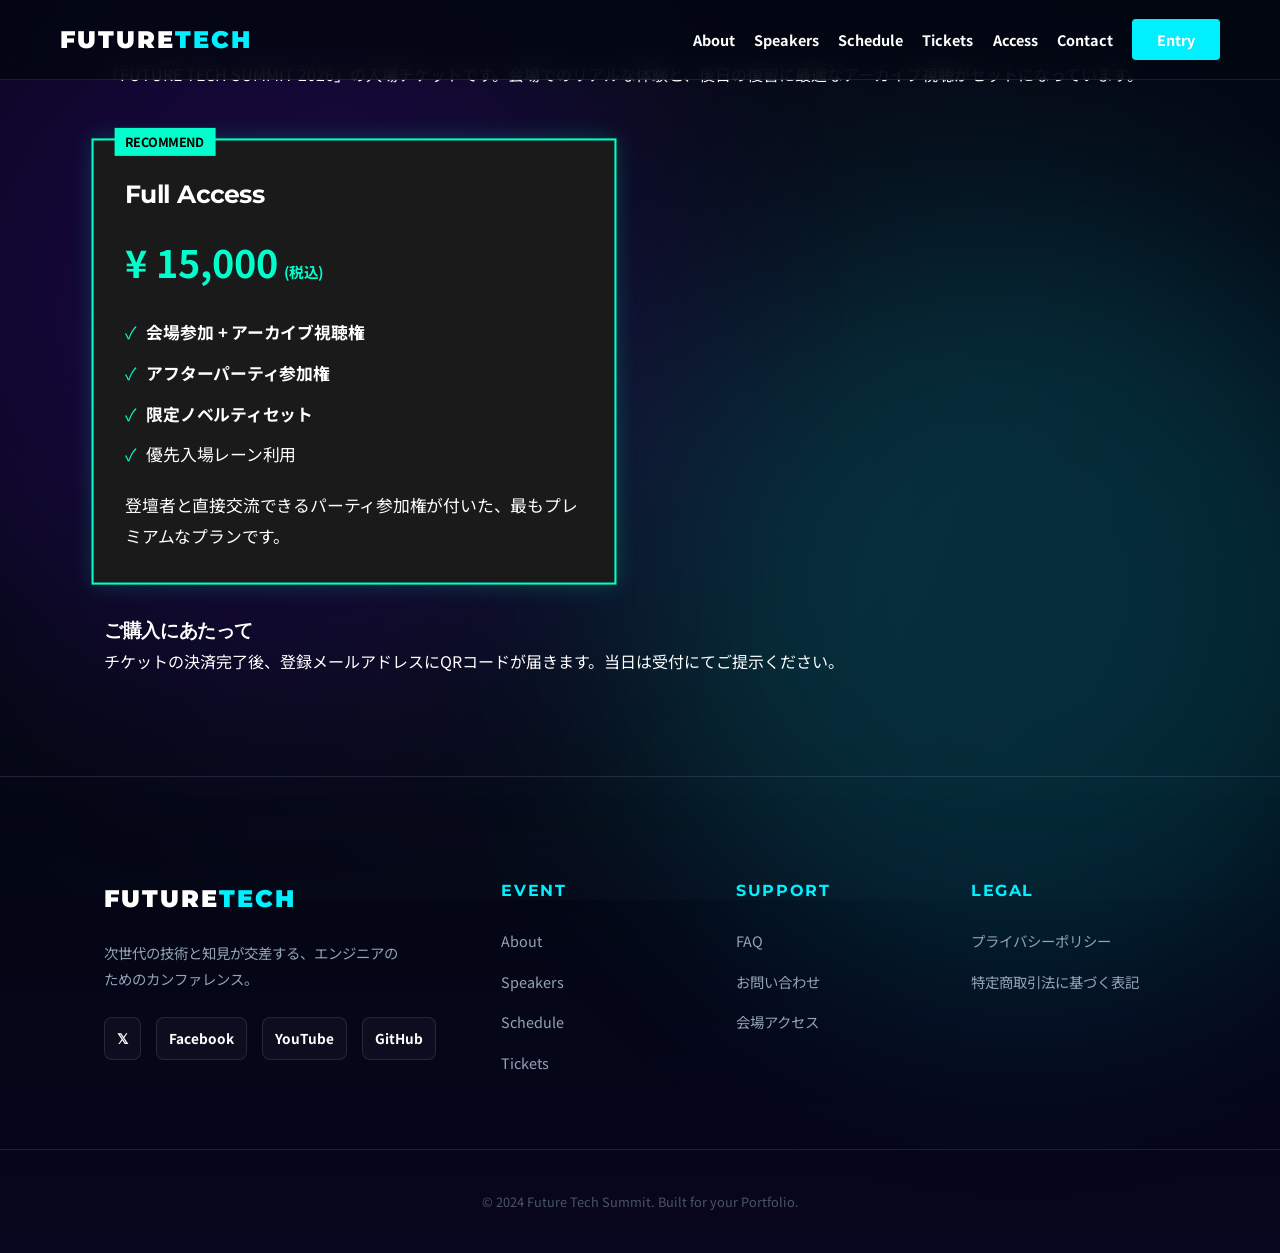
==== ticket.html @ 355184a3 "Add files via upload" ====
<!DOCTYPE html>
<html lang="ja">
<head>
    <meta charset="UTF-8">
    <meta name="viewport" content="width=device-width, initial-scale=1.0">
    <title>Future Tech Summit 2024 | Full Spec</title>
    
    <link rel="preconnect" href="https://fonts.googleapis.com">
    <link rel="preconnect" href="https://fonts.gstatic.com" crossorigin>
    <link href="https://fonts.googleapis.com/css2?family=Montserrat:wght@700;900&family=Noto+Sans+JP:wght@300;400;700&display=swap" rel="stylesheet">
    
    <link rel="stylesheet" href="style.css">
</head>
<body>

    <div class="bg-visuals">
        <div class="bg-glow bg-glow--1"></div>
        <div class="bg-glow bg-glow--2"></div>
    </div>

    <nav class="navbar">
        <div class="container navbar__inner">
            <div class="logo">FUTURE<span>TECH</span></div>
            
            <input type="checkbox" id="nav-check">
            <label for="nav-check" class="hamburger">
                <span></span><span></span><span></span>
            </label>
            
<ul class="nav-links">
    <li><a href="#about">About</a></li>
    <li><a href="#speakers">Speakers</a></li>
    <li><a href="#schedule">Schedule</a></li>
    <li><a href="#tickets">Tickets</a></li>
    <li><span class="nav-link nav-open-access">Access</span></li>
    <li><span class="nav-link nav-open-contact">Contact</span></li>
    <li class="nav-btn-wrapper"><a href="#tickets" class="nav-btn">Entry</a></li>
</ul>
        </div>
    </nav>

<main class="container">
    <div class="ticket-page">
    <section class="ticket-intro">
        <p>「FUTURE TECH SUMMIT 2026」の入場チケットです。会場でのリアルな体験と、後日の復習に最適なアーカイブ視聴がセットになっています。</p>
    </section>

    <div class="ticket-grid">
        <div class="ticket-card featured">
            <span class="badge">RECOMMEND</span>
            <h2 class="plan-name">Full Access</h2>
            <div class="price">¥ 15,000<span>(税込)</span></div>
            <ul class="features">
                <li><strong>会場参加 + アーカイブ視聴権</strong></li>
                <li><strong>アフターパーティ参加権</strong></li>
                <li><strong>限定ノベルティセット</strong></li>
                <li>優先入場レーン利用</li>
            </ul>
            <p class="plan-desc">登壇者と直接交流できるパーティ参加権が付いた、最もプレミアムなプランです。</p>
        </div>

    </div>

    <section class="purchase-info">
        <h3>ご購入にあたって</h3>
        <p>チケットの決済完了後、登録メールアドレスにQRコードが届きます。当日は受付にてご提示ください。</p>
    </section>
</div>
</main>

<footer class="footer">
        <div class="container footer__inner">
            <div class="footer__brand">
                <div class="logo">FUTURE<span>TECH</span></div>
                <p>次世代の技術と知見が交差する、エンジニアのためのカンファレンス。</p>
                <div class="footer__social">
                    <a href="#" aria-label="X (Twitter)">𝕏</a>
                    <a href="#" aria-label="Facebook">Facebook</a>
                    <a href="#" aria-label="YouTube">YouTube</a>
                    <a href="#" aria-label="GitHub">GitHub</a>
                </div>
            </div>

            <div class="footer__nav">
                <div class="footer__nav-group">
                    <h4>Event</h4>
                    <ul>
                        <li><a href="#about">About</a></li>
                        <li><a href="#speakers">Speakers</a></li>
                        <li><a href="#schedule">Schedule</a></li>
                        <li><a href="#tickets">Tickets</a></li>
                    </ul>
                </div>
                <div class="footer__nav-group">
                    <h4>Support</h4>
                    <ul>
                        <li><a href="#faq">FAQ</a></li>
                        <li><a href="javascript:void(0)" id="open-contact">お問い合わせ</a></li>
                        <li><a href="javascript:void(0)" id="open-access">会場アクセス</a></li>
                    </ul>
                </div>
                <div class="footer__nav-group">
                    <h4>Legal</h4>
                    <ul>
                        <li><a href="#">プライバシーポリシー</a></li>
                        <li><a href="#">特定商取引法に基づく表記</a></li>
                    </ul>
                </div>
            </div>
        </div>
        <div class="footer__bottom">
            <p>&copy; 2024 Future Tech Summit. Built for your Portfolio.</p>
        </div>
    </footer>

<div class="modal" id="contact-modal">
    <div class="modal__content modal__content--wide">
        <span class="modal__close" id="close-contact">&times;</span>
        <h2 class="section-title">Contact<span>お問い合わせ</span></h2>
        
        <div class="modal-info">
            <p>イベントに関するご質問は、以下のフォームよりお気軽にお送りください。</p>
        </div>

        <form class="contact-form">
            <div class="form-group">
                <label>お名前</label>
                <input type="text" placeholder="Tech Taro" required>
            </div>
            <div class="form-group">
                <label>メールアドレス</label>
                <input type="email" placeholder="example@techsummit.com" required>
            </div>
            <div class="form-group">
                <label>内容</label>
                <textarea placeholder="ご記入ください" rows="5" required></textarea>
            </div>
            <button type="submit" class="btn btn--primary">メッセージを送信する</button>
        </form>
        
        <div class="modal-footer">
            <p>通常2営業日以内に返信いたします。</p>
        </div>
    </div>
</div>

<div class="modal" id="access-modal">
    <div class="modal__content modal__content--wide">
        <span class="modal__close" id="close-access">&times;</span>
        <h2 class="section-title">Access<span>会場アクセス</span></h2>
        
        <div class="modal-info">
            <p><strong>東京ドーム</strong></p>
            <p>〒112-0004 東京都文京区後楽1-3-61</p>
        </div>

        <div class="map-container">
            <iframe 
                src="https://www.google.com/maps/embed?pb=!1m18!1m12!1m3!1d3240.063260840254!2d139.751307!3d35.70564!2m3!1f0!2f0!3f0!3m2!1i1024!2i768!4f13.1!3m3!1m2!1s0x60188c16baee33f3%3A0x5058b292b24d640e!2z5p2x5Lqs44OJ44O844Og!5e0!3m2!1sja!2sjp!4v1710000000000!5m2!1sja!2sjp" 
                width="100%" height="100%" style="border:0;" allowfullscreen="" loading="lazy">
            </iframe>
        </div>
        
        <div class="access-routes">
            <div class="route-item">
                <h4>JR Line</h4>
                <p>「水道橋駅」西口より徒歩2分</p>
            </div>
            <div class="route-item">
                <h4>Subway</h4>
                <p>「水道橋駅」A2出口より徒歩1分</p>
            </div>
        </div>
    </div>
</div>

</body>
</html>

<script>
    // モーダル要素
    const contactModal = document.getElementById('contact-modal');
    const accessModal = document.getElementById('access-modal');

    // 閉じるボタン
    const closeContactBtn = document.getElementById('close-contact');
    const closeAccessBtn = document.getElementById('close-access');

    // 開く処理の共通関数
    const openModal = (target) => {
        target.style.display = 'flex';
        document.body.style.overflow = 'hidden';
    };

    // 閉じる処理の共通関数
    const closeModal = (target) => {
        target.style.display = 'none';
        document.body.style.overflow = 'auto';
    };

    // --- お問い合わせボタンの紐付け (Navのクラス または FooterのID) ---
    document.querySelectorAll('.nav-open-contact, #open-contact').forEach(btn => {
        btn.addEventListener('click', () => openModal(contactModal));
    });

    // --- 会場アクセスボタンの紐付け (Navのクラス または FooterのID) ---
    document.querySelectorAll('.nav-open-access, #open-access').forEach(btn => {
        btn.addEventListener('click', () => openModal(accessModal));
    });

    // 閉じるイベント
    closeContactBtn.addEventListener('click', () => closeModal(contactModal));
    closeAccessBtn.addEventListener('click', () => closeModal(accessModal));

    // 背景クリックで閉じる
    window.addEventListener('click', (e) => {
        if (e.target === contactModal) closeModal(contactModal);
        if (e.target === accessModal) closeModal(accessModal);
    });

    // ハンバーガーメニューで項目クリック時にメニューを閉じる（スマホ用）
    document.querySelectorAll('.nav-links a, .nav-links span').forEach(link => {
        link.addEventListener('click', () => {
            document.getElementById('nav-check').checked = false;
        });
    });
</script>
---- style.css ----
/* --- 1. Variables & Base Settings --- */
/* --- 1. Variables & Base Settings --- */
:root {
    --clr-bg: #030712;
    --clr-accent: #00f0ff;
    --clr-purple: #7000ff;
    --clr-orange: #ff8c00;
    --glass: rgba(255, 255, 255, 0.03);
    --glass-border: rgba(255, 255, 255, 0.1);
    --font-heading: 'Montserrat', sans-serif;
    --font-body: 'Noto Sans JP', sans-serif;
}

* { 
    margin: 0; 
    padding: 0; 
    box-sizing: border-box; 
}

html { 
    scroll-behavior: smooth; 
}

body {
    background-color: var(--clr-bg);
    color: #fff;
    font-family: var(--font-body);
    line-height: 1.8;
    overflow-x: hidden;
}

.container { 
    max-width: 1200px; 
    margin: 0 auto; 
    padding: 0 5%; 
}

.section { 
    padding: clamp(80px, 12vw, 150px) 0; 
}

/* --- 2. Typography --- */
h1, h2, h3, .logo, .btn, .time, .price-val, .footer__nav-group h4 {
    font-family: var(--font-heading);
    letter-spacing: -0.02em;
}

.hero__title {
    font-size: clamp(2.8rem, 11vw, 6.5rem);
    font-weight: 900;
    line-height: 0.95;
    margin-bottom: 30px;
    background: linear-gradient(to bottom, #fff 50%, var(--clr-accent));
    -webkit-background-clip: text;
    -webkit-text-fill-color: transparent;
}

.section-title {
    font-size: clamp(2.2rem, 6vw, 3.2rem);
    font-weight: 900;
    text-align: center;
    margin-bottom: clamp(50px, 10vw, 100px);
}

.section-title span {
    display: block; 
    font-size: 1rem; 
    color: var(--clr-accent);
    letter-spacing: 0.3em; 
    margin-top: 10px; 
    font-weight: 400;
}

/* --- 3. Background Visuals --- */
.bg-visuals {
    position: fixed; top: 0; left: 0; width: 100%; height: 100%; z-index: -1;
    background: radial-gradient(circle at 50% 50%, #0a0f1d 0%, #030712 100%);
}

.bg-glow {
    position: absolute; width: 60vw; height: 60vw; border-radius: 50%;
    filter: blur(120px); opacity: 0.15;
    animation: floating 25s infinite alternate ease-in-out;
}

.bg-glow--1 { background: var(--clr-purple); top: -10%; left: -10%; }
.bg-glow--2 { background: var(--clr-accent); bottom: -10%; right: -10%; animation-delay: -7s; }

@keyframes floating { 
    from { transform: translate(0,0); } 
    to { transform: translate(10%, 10%); } 
}

/* --- 4. Navigation & Hamburger --- */
.navbar { position: fixed; top: 0; width: 100%; height: 80px; background: rgba(3, 7, 18, 0.85); backdrop-filter: blur(15px); z-index: 2000; border-bottom: 1px solid var(--glass-border);}
.navbar__inner { display: flex; justify-content: space-between; align-items: center; height: 100%; }
.logo { font-size: 1.6rem; font-weight: 900; }
.logo a { text-decoration: none; color: inherit;}
.logo a:hover { text-decoration: none;}
.logo span { color: var(--clr-accent); }

/* --- Navigation --- */
.navbar {
    position: fixed;
    top: 0;
    width: 100%;
    padding: 20px 0;
    background: rgba(3, 7, 18, 0.85);
    backdrop-filter: blur(12px);
    z-index: 1000;
    border-bottom: 1px solid var(--glass-border);
}

.navbar__inner {
    display: flex;
    justify-content: space-between;
    align-items: center;
    max-width: 1200px;
    margin: 0 auto;
    padding: 0 20px;
}

.logo {
    font-family: var(--font-heading);
    font-weight: 900;
    letter-spacing: 2px;
    color: #fff;
    font-size: 1.5rem;
    text-decoration: none;
}

.logo span { color: var(--clr-accent); }

.nav-links {
    display: flex;
    align-items: center;
    gap: clamp(10px, 1.5vw, 25px);
    list-style: none;
}

.nav-links a, .nav-link {
    color: #fff;
    text-decoration: none;
    font-size: 0.9rem;
    font-weight: 700;
    transition: 0.3s;
    cursor: pointer;
    white-space: nowrap;
}

.nav-links a:hover, .nav-link:hover { color: var(--clr-accent); }

.nav-btn {
    background: var(--clr-accent);
    color: var(--clr-bg);
    padding: 10px 25px;
    border-radius: 4px;
    font-weight: 900;
}

#nav-check { display: none; }

/* --- Responsive Nav --- */
@media (max-width: 1100px) {
    .hamburger { display: block; cursor: pointer; z-index: 1100; }
    .hamburger span {
        display: block; width: 25px; height: 2px;
        background: #fff; margin: 5px 0; transition: 0.3s;
    }
    .nav-links {
        position: fixed; top: 0; right: -100%;
        width: 100%; height: 100vh;
        background: rgba(3, 7, 18, 0.98);
        flex-direction: column; justify-content: center;
        transition: 0.4s cubic-bezier(0.4, 0, 0.2, 1);
    }
    #nav-check:checked ~ .nav-links { right: 0; }
    #nav-check:checked ~ .hamburger span:nth-child(1) { transform: translateY(7px) rotate(45deg); }
    #nav-check:checked ~ .hamburger span:nth-child(2) { opacity: 0; }
    #nav-check:checked ~ .hamburger span:nth-child(3) { transform: translateY(-7px) rotate(-45deg); }
    .nav-links li { margin: 15px 0; }
    .nav-links a, .nav-link { font-size: 1.5rem; }
}

/* --- Modal Styles --- */
.modal {
    display: none;
    position: fixed;
    z-index: 9999;
    top: 0; left: 0;
    width: 100%; height: 100%;
    background: rgba(3, 7, 18, 0.9);
    backdrop-filter: blur(10px);
    align-items: center;
    justify-content: center;
    padding: 20px;
}
.modal__content--wide {
    background: var(--glass);
    border: 1px solid var(--glass-border);
    border-radius: 32px;
    width: 100%; max-width: 800px;
    padding: 40px;
    position: relative;
    max-height: 90vh;
    overflow-y: auto;
}
.modal__close { position: absolute; top: 20px; right: 25px; font-size: 2rem; cursor: pointer; color: #94a3b8; }
.map-container { width: 100%; height: 300px; border-radius: 15px; overflow: hidden; margin: 20px 0; border: 1px solid var(--glass-border); }
.access-routes { display: flex; justify-content: center; gap: 30px; border-top: 1px solid var(--glass-border); padding-top: 20px; }

/* --- Scrollbar --- */
::-webkit-scrollbar { width: 8px; }
::-webkit-scrollbar-track { background: var(--clr-bg); }
::-webkit-scrollbar-thumb { background: rgba(255, 255, 255, 0.1); border-radius: 10px; }
::-webkit-scrollbar-thumb:hover { background: var(--clr-accent); }
/* --- 5. Hero Section --- */
.hero { min-height: 100vh; display: flex; align-items: center; text-align: center; padding-top: 80px; }
.hero__badge { display: inline-block; padding: 6px 18px; border: 1px solid var(--clr-accent); border-radius: 100px; color: var(--clr-accent); font-size: 0.75rem; font-weight: 900; margin-bottom: 25px; }
.hero__lead { color: #94a3b8; font-size: clamp(1.1rem, 2.5vw, 1.3rem); margin-bottom: 50px; max-width: 750px; margin-inline: auto; font-weight: 300; }

.btn { display: inline-block; padding: clamp(14px, 3vw, 18px) clamp(30px, 5vw, 45px); border-radius: 12px; text-decoration: none; font-weight: 700; transition: 0.3s; text-align: center; }
.btn--primary { background: var(--clr-orange); color: #fff; box-shadow: 0 10px 25px rgba(255, 140, 0, 0.2); }
.btn--outline { border: 1px solid rgba(255,255,255,0.4); color: #fff; margin-left: 15px; }

@media (max-width: 480px) {
    .hero__actions { display: flex; flex-direction: column; gap: 15px; }
    .btn--outline { margin-left: 0; }
}

/* --- 6. Content Components --- */

/* About Cards (Centered Layout & Left-aligned Text) */
.about__grid { display: flex; flex-wrap: wrap; justify-content: center; gap: 30px; }
.about__card { background: var(--glass); border: 1px solid var(--glass-border); border-radius: 24px; padding: 40px; transition: 0.4s; backdrop-filter: blur(10px); text-align: center; max-width: 350px; flex: 1 1 300px; 
}
.about__card h3 { margin-bottom: 15px; }
.about__card p { text-align: left; color: #94a3b8; font-size: 0.95rem; line-height: 1.6; }
.about__icon { font-size: 3rem; display: block; margin: 0 auto 20px; }

/* Speaker Cards */
.speaker-grid { display: grid; grid-template-columns: repeat(auto-fit, minmax(280px, 1fr)); gap: 30px; }
.speaker-card { background: var(--glass); border: 1px solid var(--glass-border); border-radius: 24px; padding: 30px; transition: 0.4s; text-align: center; }
.speaker-img {  height: 250px; width: 100%; background: #1a202c; border-radius: 12px; margin-bottom: 20px;  object-fit: cover; }
.speaker-img img{ height: 230px !important; margin-top:20px;} 

/* Timeline */
.timeline__item { display: flex; gap: clamp(20px, 5vw, 50px); padding-bottom: 60px; border-left: 1px solid var(--glass-border); margin-left: 20px; padding-left: 40px; position: relative; }
.timeline__item::before { content: ""; position: absolute; left: -6px; top: 0; width: 12px; height: 12px; background: var(--clr-accent); border-radius: 50%; box-shadow: 0 0 15px var(--clr-accent); }
.time { color: var(--clr-accent); font-weight: 700; font-size: 1.3rem; min-width: 70px; }

/* Price Cards */
.price-grid { display: grid; grid-template-columns: repeat(auto-fit, minmax(280px, 1fr)); gap: 30px; }
.price-card { background: var(--glass); border: 1px solid var(--glass-border); border-radius: 24px; padding: 40px; text-align: center; position: relative; }
.price-card--featured { border-color: var(--clr-purple); background: rgba(112,0,255,0.06); transform: scale(1.02); }
.featured-label { position: absolute; top: -15px; left: 50%; transform: translateX(-50%); background: var(--clr-purple); font-size: 0.75rem; font-weight: 900; padding: 6px 20px; border-radius: 100px; }
.price-val { font-size: 3rem; font-weight: 900; margin: 20px 0; }
.price-list { list-style: none; margin-bottom: 30px; text-align: left; font-size: 0.9rem; color: #94a3b8; }
.price-list li { margin-bottom: 10px; }

/* FAQ (Decorated with Plus/Minus) */
.faq__container { max-width: 900px; margin: 0 auto; }
.faq__item { background: var(--glass); margin-bottom: 15px; border-radius: 12px; border: 1px solid var(--glass-border); overflow: hidden; transition: 0.3s; }
.faq__question { padding: 25px 60px 25px 25px; cursor: pointer; font-weight: 700; list-style: none;  font-size: 1.1rem;   position: relative;  transition: background 0.3s; }
.faq__question::-webkit-details-marker { display: none; }

/* Plus Icon Drawing */
.faq__question::before, .faq__question::after {
    content: ""; position: absolute; right: 25px; top: 50%; width: 15px; height: 2px;
    background-color: var(--clr-accent); transition: 0.3s transform ease; transform: translateY(-50%);
}
.faq__question::after { transform: translateY(-50%) rotate(90deg); }

.faq__item[open] .faq__question { background: rgba(255, 255, 255, 0.05); color: var(--clr-accent); }
.faq__item[open] .faq__question::after { transform: translateY(-50%) rotate(0deg); }

.faq__answer { 
    padding: 25px; color: #94a3b8; font-weight: 300; line-height: 1.6;
    animation: fadeIn 0.5s ease;
}
@keyframes fadeIn { from { opacity: 0; transform: translateY(-10px); } to { opacity: 1; transform: translateY(0); } }

/* --- 7. Footer --- */
.footer {
    padding-top: 100px;
    background: linear-gradient(to bottom, transparent, rgba(112, 0, 255, 0.05));
    border-top: 1px solid var(--glass-border);
}
.footer__inner { display: grid; grid-template-columns: 1.5fr 3fr; gap: 60px; padding-bottom: 60px; }
.footer__brand p { color: #94a3b8; font-size: 0.9rem; max-width: 300px; margin: 20px 0 25px; }
.footer__social { display: flex; gap: 15px; flex-wrap: wrap; }
.footer__social a {
    text-decoration: none; color: #fff; font-size: 0.85rem; font-weight: 700; padding: 8px 12px;
    background: var(--glass); border: 1px solid var(--glass-border); border-radius: 8px; transition: 0.3s;
}
.footer__social a:hover { background: var(--clr-accent); color: var(--clr-bg); transform: translateY(-3px); }

.footer__nav { display: grid; grid-template-columns: repeat(3, 1fr); gap: 30px; }
.footer__nav-group h4 { font-size: 1rem; margin-bottom: 20px; color: var(--clr-accent); text-transform: uppercase; letter-spacing: 0.1em; }
.footer__nav-group ul { list-style: none; }
.footer__nav-group ul li { margin-bottom: 12px; }
.footer__nav-group ul li a { text-decoration: none; color: #94a3b8; font-size: 0.9rem; transition: 0.3s; }
.footer__nav-group ul li a:hover { color: #fff; padding-left: 5px; }

.footer__bottom { text-align: center; padding: 40px 0; border-top: 1px solid var(--glass-border); font-size: 0.8rem; color: #4b5563; }

/* --- Unified Modal Styles --- */
.modal {
    display: none;
    position: fixed;
    z-index: 3000;
    top: 0; left: 0;
    width: 100%; height: 100%;
    background-color: rgba(3, 7, 18, 0.9);
    backdrop-filter: blur(10px);
    align-items: center;
    justify-content: center;
    padding: 20px;
}

.modal__content--wide {
    background: var(--glass);
    border: 1px solid var(--glass-border);
    border-radius: 32px;
    width: 100%;
    max-width: 800px; /* 800pxで統一 */
    padding: clamp(30px, 6vw, 60px);
    position: relative;
    animation: modalSlideUp 0.4s ease;
    overflow-y: auto;
    max-height: 90vh;
}

@keyframes modalSlideUp {
    from { opacity: 0; transform: translateY(30px); }
    to { opacity: 1; transform: translateY(0); }
}

.modal__close {
    position: absolute;
    top: 25px; right: 25px;
    font-size: 2rem;
    cursor: pointer;
    color: #94a3b8;
    transition: 0.3s;
}

.modal-info {
    text-align: center;
    margin-bottom: 30px;
}

.modal-info p {
    color: #fff;
    line-height: 1.6;
}

/* Contact Form Styles */
.contact-form .form-group {
    margin-bottom: 25px;
    text-align: left;
}

.contact-form label {
    display: block;
    font-size: 0.85rem;
    font-weight: 700;
    color: var(--clr-accent);
    margin-bottom: 10px;
    text-transform: uppercase;
}

.contact-form input, 
.contact-form textarea {
    width: 100%;
    padding: 18px;
    background: rgba(255, 255, 255, 0.07);
    border: 1px solid var(--glass-border);
    border-radius: 12px;
    color: #fff;
    font-size: 1.1rem;
}

/* Map & Access Styles */
.map-container {
    width: 100%;
    height: 350px;
    border-radius: 20px;
    overflow: hidden;
    margin-bottom: 30px;
    border: 1px solid var(--glass-border);
}

.access-routes {
    display: flex;
    justify-content: center;
    gap: 40px;
    border-top: 1px solid var(--glass-border);
    padding-top: 30px;
}

.route-item h4 {
    color: var(--clr-accent);
    font-size: 0.8rem;
    margin-bottom: 8px;
}

.modal-footer {
    text-align: center;
    margin-top: 30px;
    padding-top: 20px;
    border-top: 1px solid var(--glass-border);
    color: #94a3b8;
    font-size: 0.85rem;
}

/* --- Custom Scrollbar --- */
/* スクロールバー全体の幅 */
::-webkit-scrollbar {
    width: 8px;
}

/* スクロールバーの背景（レール部分） */
::-webkit-scrollbar-track {
    background: var(--clr-bg);
}

/* 動くバーの部分（つまみ） */
::-webkit-scrollbar-thumb {
    background: rgba(255, 255, 255, 0.1);
    border-radius: 100px;
    border: 2px solid var(--clr-bg); /* レールとの間に隙間を作る */
}

/* ホバーした時に少し明るくする */
::-webkit-scrollbar-thumb:hover {
    background: var(--clr-accent);
    box-shadow: 0 0 10px var(--clr-accent);
}


/* チケットページのスタイル */
.ticket-intro{
    margin: 60px 0;
}

.ticket-grid {
    display: flex;
    gap: 20px;
    margin: 40px 0;
    flex-wrap: wrap;
}

.ticket-card {
    flex: 1;
    max-width: 500px;
    min-width: 300px;
    border: 1px solid #333;
    background: #1a1a1a;
    padding: 30px;
    position: relative;
    color: #fff;
}

/* Full Accessを目立たせる */
.ticket-card.featured {
    border: 2px solid #00ffcc; /* サイバーなアクセントカラー */
    box-shadow: 0 0 20px rgba(0, 255, 204, 0.2);
    transform: scale(1.05);
}

.ticket-card .badge {
    position: absolute;
    top: -12px;
    left: 20px;
    background: #00ffcc;
    color: #000;
    padding: 2px 10px;
    font-size: 12px;
    font-weight: bold;
}

.plan-name {
    font-size: 24px;
    margin-bottom: 10px;
}

.price {
    font-size: 36px;
    font-weight: bold;
    margin-bottom: 20px;
    color: #00ffcc;
}

.price span {
    font-size: 14px;
    margin-left: 5px;
}

.features {
    list-style: none;
    padding: 0;
    margin-bottom: 20px;
}

.features li {
    margin-bottom: 10px;
    padding-left: 20px;
    position: relative;
}

.features li::before {
    content: "✓";
    position: absolute;
    left: 0;
    color: #00ffcc;
}

.purchase-info{
    padding-bottom: 100px;
}


/* Responsive */
@media (max-width: 768px) {
    .hero__title {
        font-size: 2.8rem !important;
        line-height: 1.2 !important;
        font-size: clamp(2.5rem, 12vw, 3.5rem);
        line-height: 1.1;
        margin-bottom: 20px;
    }

    /* 各セクションタイトルのサイズのみ調整 */
    .section-title {
        font-size: 2.2rem !important;
        margin-bottom: 40px;    }

    /* スマホでボタンが横に並んで窮屈な場合のみ縦並びに */
    .hero__actions {
        flex-direction: column !important;
        align-items: center !important;
        gap: 15px !important;
    }

    /* セクションタイトルの下のサブテキスト（英語部分） */
    .section-title span {
        font-size: 0.8rem;
        letter-spacing: 3px;
    }

    /* リード文（説明テキスト）のサイズ微調整 */
    .hero__lead {
        font-size: 1rem;
        padding: 0 10px;
    }
    .footer__inner { grid-template-columns: 1fr; gap: 50px; }
    .footer__nav { grid-template-columns: repeat(2, 1fr); gap: 40px 20px; }
    .footer__brand { text-align: center; }
    .footer__brand p { margin-inline: auto; }
    .footer__social { justify-content: center; }
}

@media (max-width: 600px) {
    .access-routes { flex-direction: column; gap: 20px; }
    .modal__content--wide { padding: 40px 20px; }
}

@media (max-width: 480px) {
    .footer__nav { grid-template-columns: 1fr; }
}
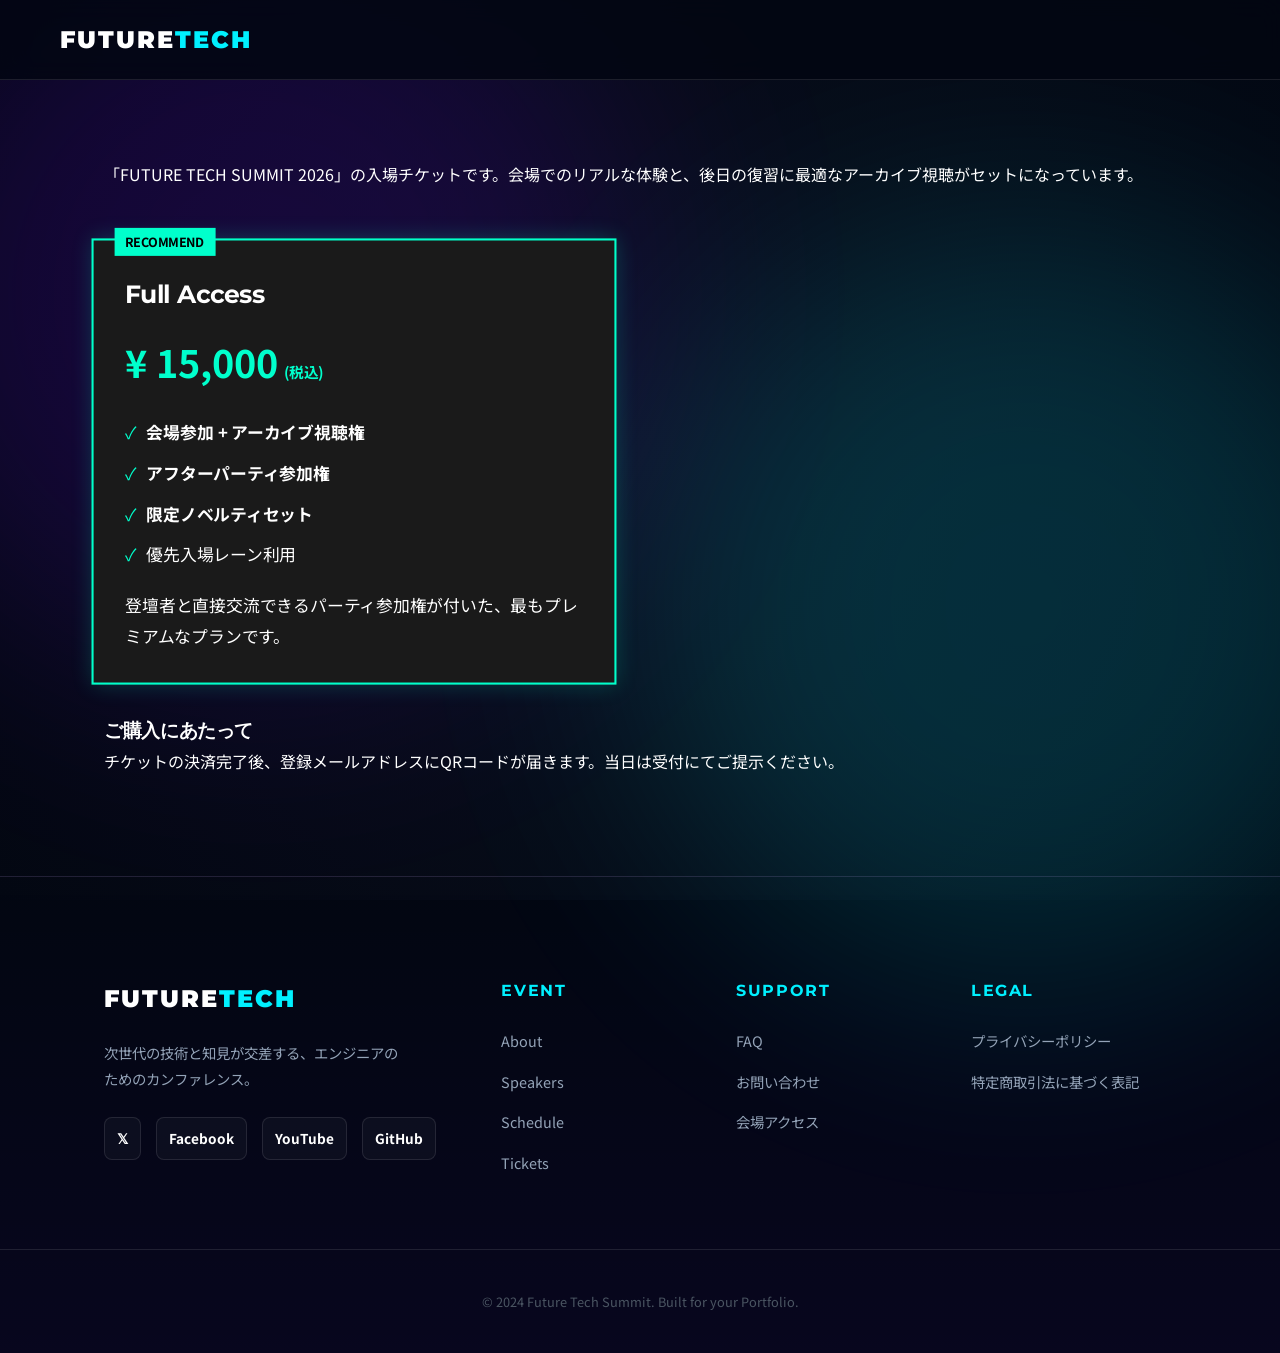
==== commit 90494bae: "Add files via upload" ====
--- a/ticket.html
+++ b/ticket.html
@@ -20,14 +20,14 @@
 
     <nav class="navbar">
         <div class="container navbar__inner">
-            <div class="logo">FUTURE<span>TECH</span></div>
+            <div class="logo"><a href="index.html">FUTURE<span>TECH</span></a></div>
             
             <input type="checkbox" id="nav-check">
             <label for="nav-check" class="hamburger">
                 <span></span><span></span><span></span>
             </label>
             
-<ul class="nav-links">
+<!--<ul class="nav-links">
     <li><a href="#about">About</a></li>
     <li><a href="#speakers">Speakers</a></li>
     <li><a href="#schedule">Schedule</a></li>
@@ -35,7 +35,7 @@
     <li><span class="nav-link nav-open-access">Access</span></li>
     <li><span class="nav-link nav-open-contact">Contact</span></li>
     <li class="nav-btn-wrapper"><a href="#tickets" class="nav-btn">Entry</a></li>
-</ul>
+</ul>-->
         </div>
     </nav>
 
--- a/style.css
+++ b/style.css
@@ -442,6 +442,7 @@
 /* チケットページのスタイル */
 .ticket-intro{
     margin: 60px 0;
+    padding-top: 100px;
 }
 
 .ticket-grid {
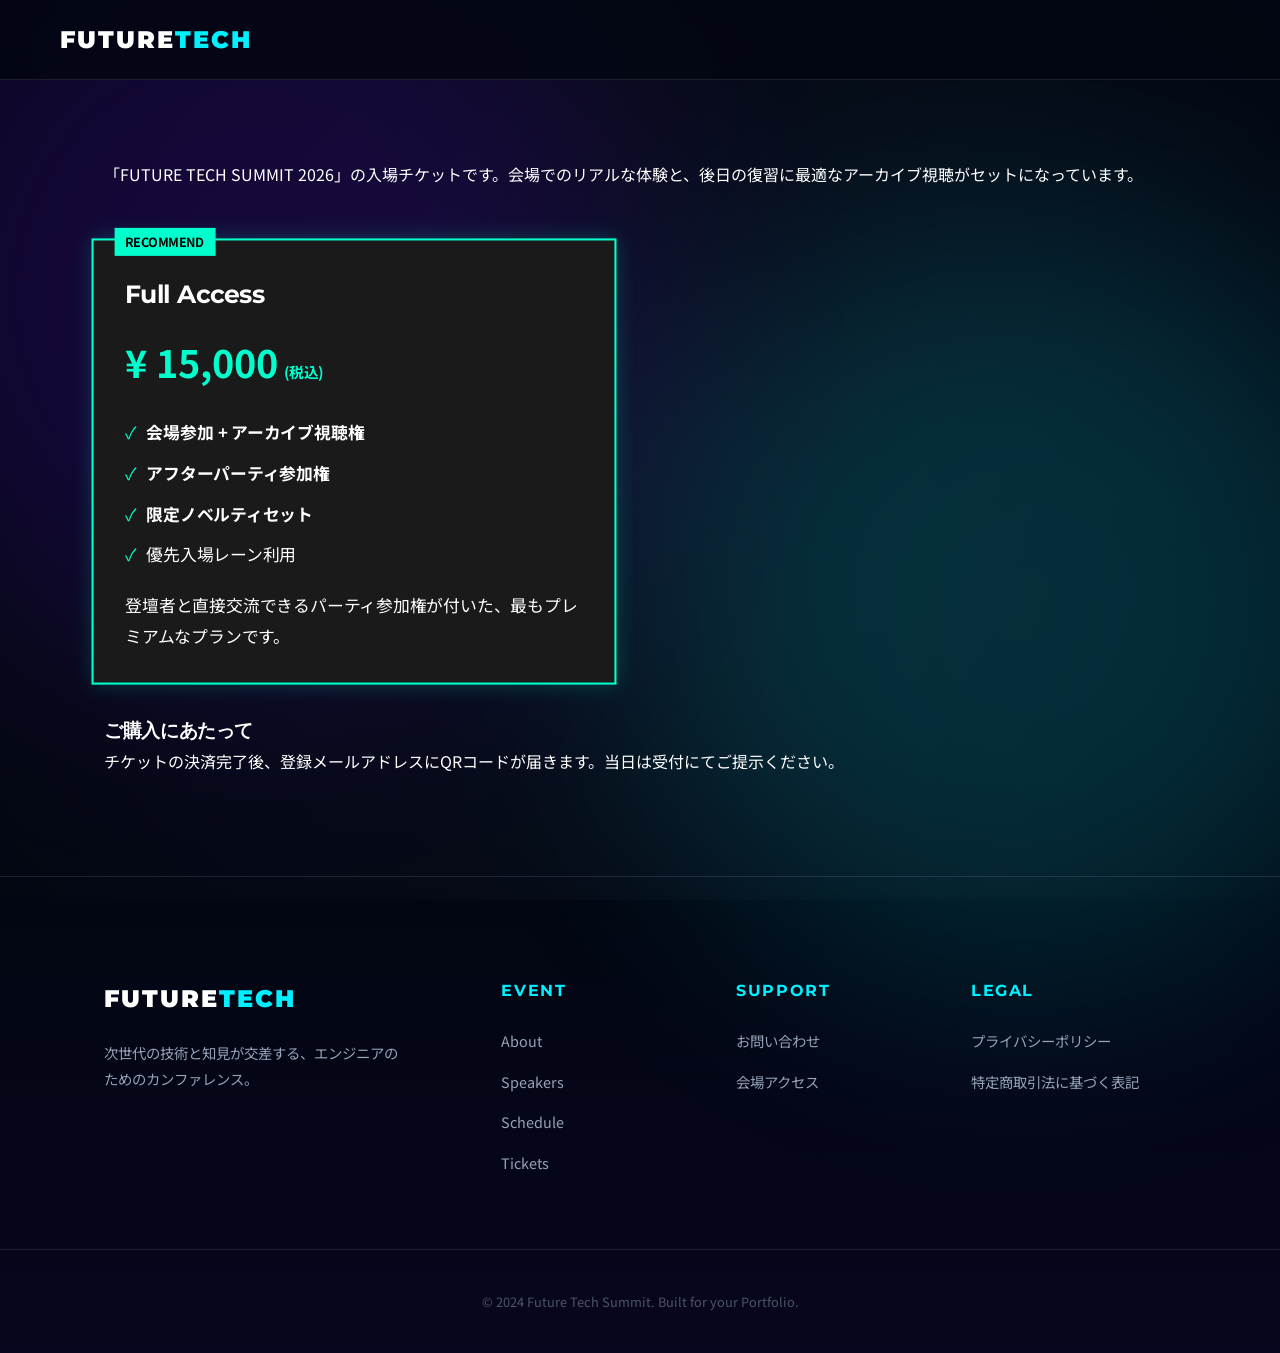
==== commit 5f21279f: "Add files via upload" ====
--- a/ticket.html
+++ b/ticket.html
@@ -73,12 +73,12 @@
             <div class="footer__brand">
                 <div class="logo">FUTURE<span>TECH</span></div>
                 <p>次世代の技術と知見が交差する、エンジニアのためのカンファレンス。</p>
-                <div class="footer__social">
+                <!--<div class="footer__social">
                     <a href="#" aria-label="X (Twitter)">𝕏</a>
                     <a href="#" aria-label="Facebook">Facebook</a>
                     <a href="#" aria-label="YouTube">YouTube</a>
                     <a href="#" aria-label="GitHub">GitHub</a>
-                </div>
+                </div>-->
             </div>
 
             <div class="footer__nav">
@@ -94,7 +94,7 @@
                 <div class="footer__nav-group">
                     <h4>Support</h4>
                     <ul>
-                        <li><a href="#faq">FAQ</a></li>
+                        <!--<li><a href="#faq">FAQ</a></li>--><!---->
                         <li><a href="javascript:void(0)" id="open-contact">お問い合わせ</a></li>
                         <li><a href="javascript:void(0)" id="open-access">会場アクセス</a></li>
                     </ul>
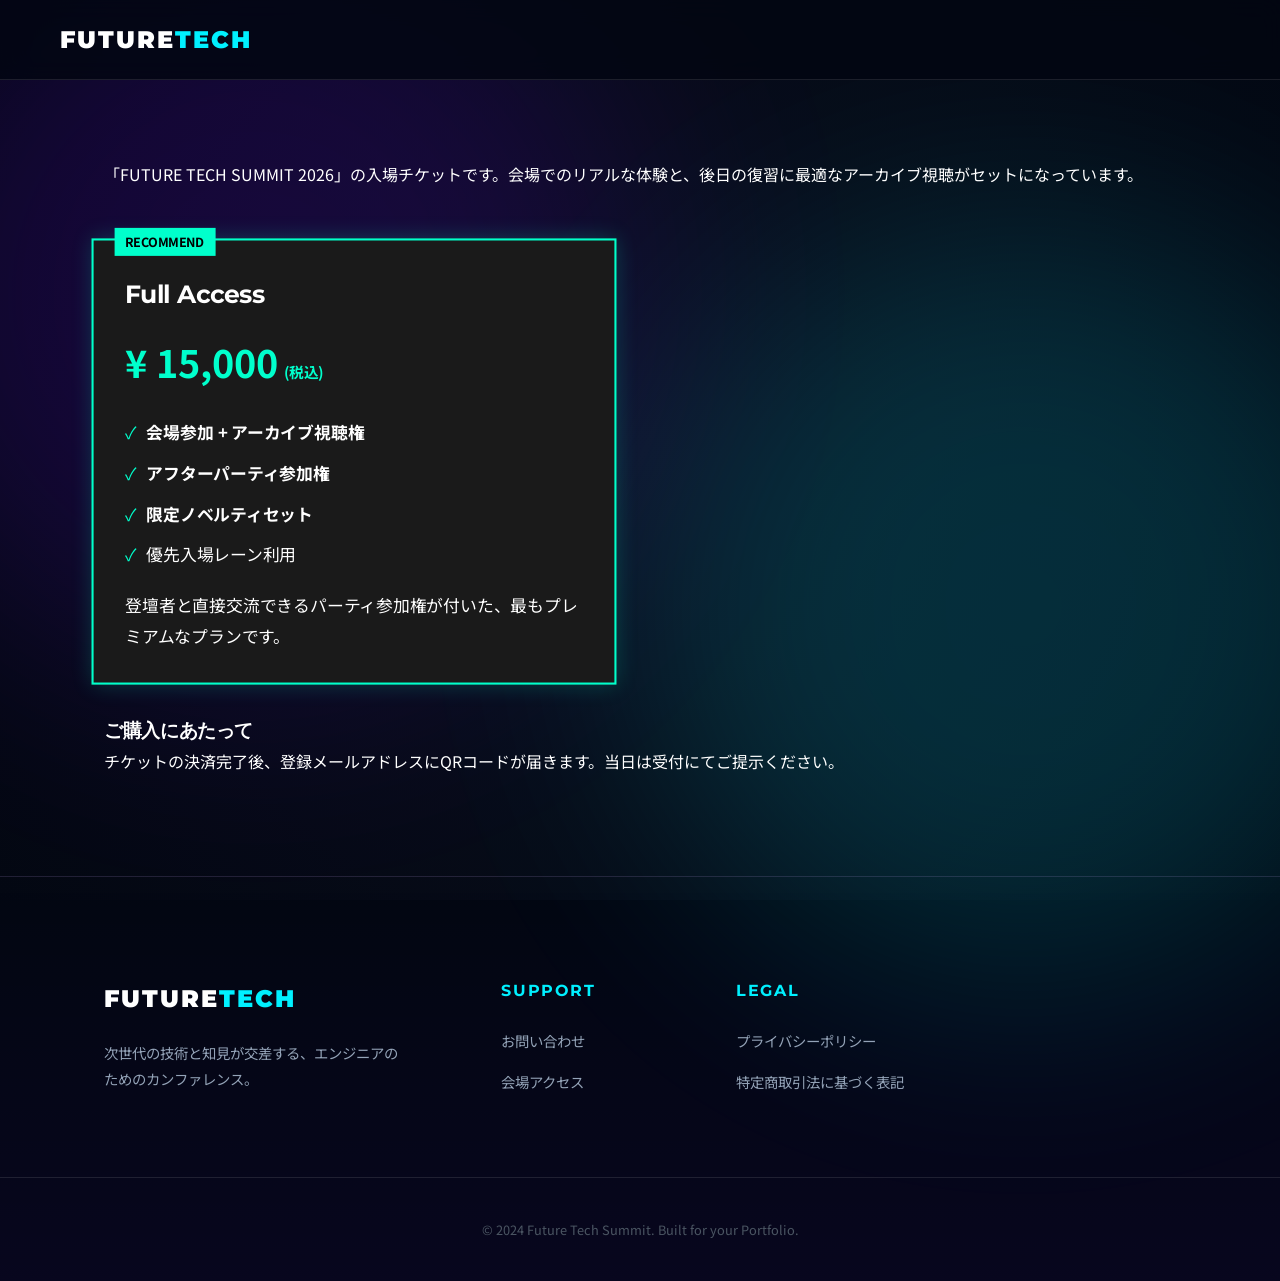
==== commit 99f94f0c: "Add files via upload" ====
--- a/ticket.html
+++ b/ticket.html
@@ -82,7 +82,7 @@
             </div>
 
             <div class="footer__nav">
-                <div class="footer__nav-group">
+                <!--<div class="footer__nav-group">
                     <h4>Event</h4>
                     <ul>
                         <li><a href="#about">About</a></li>
@@ -90,7 +90,7 @@
                         <li><a href="#schedule">Schedule</a></li>
                         <li><a href="#tickets">Tickets</a></li>
                     </ul>
-                </div>
+                </div>-->
                 <div class="footer__nav-group">
                     <h4>Support</h4>
                     <ul>
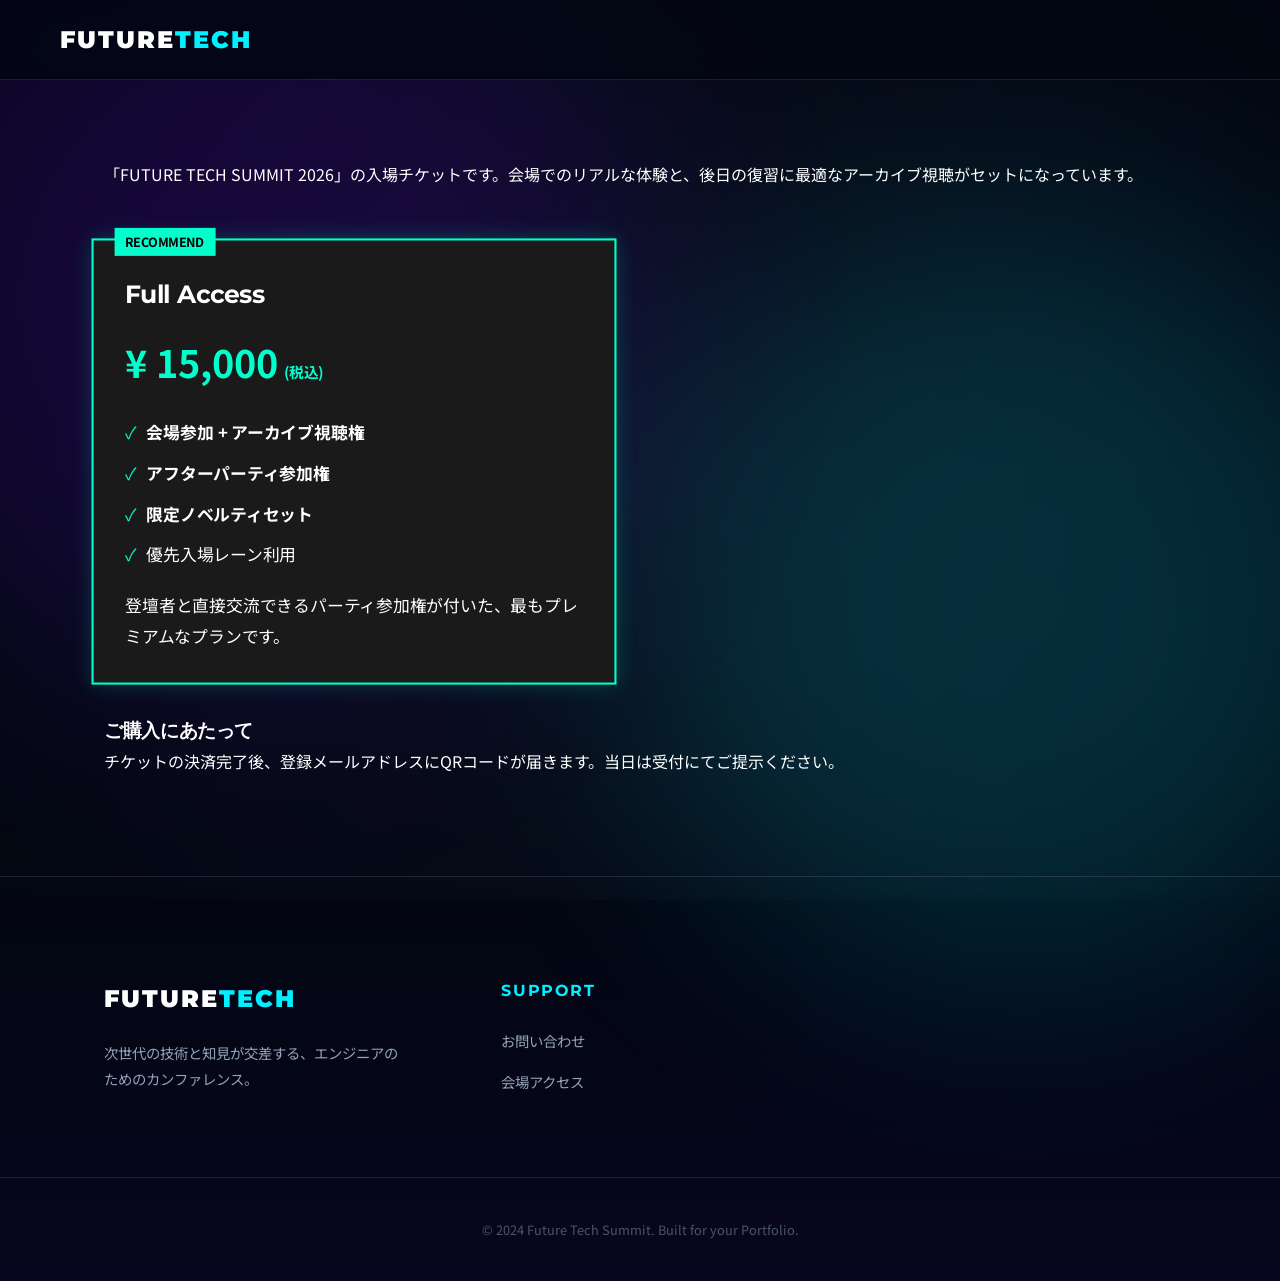
==== commit ab4c2175: "Add files via upload" ====
--- a/ticket.html
+++ b/ticket.html
@@ -99,13 +99,13 @@
                         <li><a href="javascript:void(0)" id="open-access">会場アクセス</a></li>
                     </ul>
                 </div>
-                <div class="footer__nav-group">
+                <!--<div class="footer__nav-group">
                     <h4>Legal</h4>
                     <ul>
                         <li><a href="#">プライバシーポリシー</a></li>
                         <li><a href="#">特定商取引法に基づく表記</a></li>
                     </ul>
-                </div>
+                </div>-->
             </div>
         </div>
         <div class="footer__bottom">
